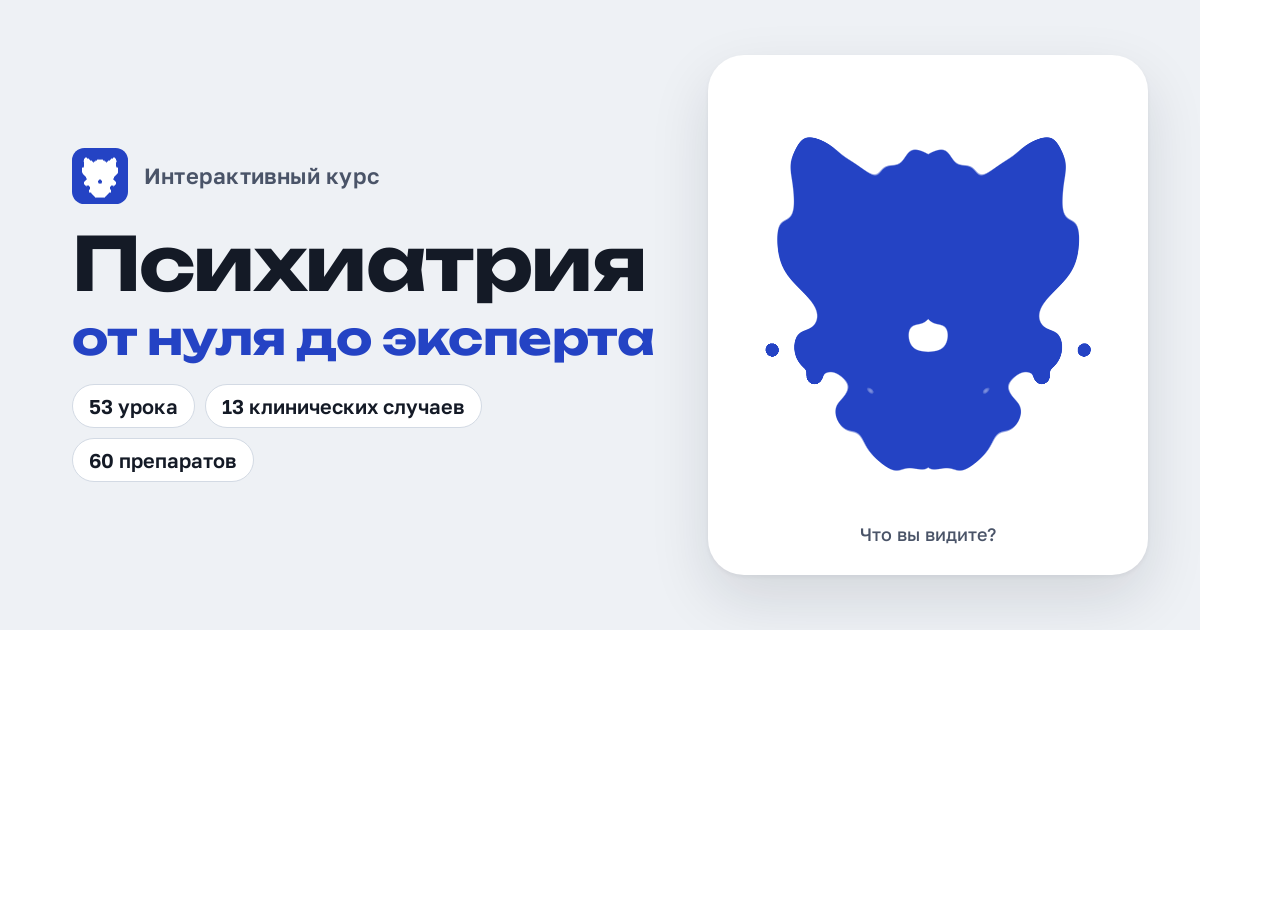
==== tools/brand/render.html @ ad7eae43 "Логотип, иконки и превью для соцсетей - фирменный знак: симметричное чернильное пятно (Роршах) метил" ====
<!doctype html>
<html lang="ru">
<head>
<meta charset="utf-8">
<link rel="stylesheet" href="https://fonts.googleapis.com/css2?family=Golos+Text:wght@400;500;600&family=Unbounded:wght@600;700&display=swap">
<style>
  /* Фирменные цвета платформы: метиленовый синий на «больничной бумаге». */
  :root { --ink: #141a26; --ink-2: #4a5468; --accent: #2443c4; --paper: #eef1f5; --card: #ffffff; --line: #d3dae4; }
  html, body { margin: 0; background: transparent; }
  .og { width: 1200px; height: 630px; box-sizing: border-box; background: var(--paper); position: relative; overflow: hidden;
        font-family: 'Golos Text', system-ui, sans-serif; color: var(--ink); }
  .og canvas { position: absolute; }
  .og .text { position: absolute; left: 72px; top: 0; bottom: 0; width: 600px; display: flex; flex-direction: column; justify-content: center; gap: 22px; }
  .brandrow { display: flex; align-items: center; gap: 16px; }
  .brandrow canvas { position: static; }
  .brandrow span { font: 600 22px 'Golos Text', sans-serif; color: var(--ink-2); letter-spacing: .01em; }
  h1 { margin: 0; font: 700 74px/1.02 'Unbounded', sans-serif; letter-spacing: -0.02em; }
  h1 em { font-style: normal; color: var(--accent); display: block; font-size: 46px; margin-top: 14px; letter-spacing: -0.01em; }
  .facts { display: flex; flex-wrap: wrap; gap: 10px; }
  .facts b { font: 600 20px 'Golos Text', sans-serif; padding: 9px 16px; border-radius: 999px; background: var(--card); border: 1px solid var(--line); }
  .card { position: absolute; right: 52px; top: 55px; width: 440px; height: 520px; background: var(--card); border-radius: 36px;
          box-shadow: 0 2px 4px rgba(20,26,38,.05), 0 24px 60px rgba(20,26,38,.12); }
  .card small { position: absolute; left: 0; right: 0; bottom: 30px; text-align: center; font: 500 18px 'Golos Text', sans-serif; color: var(--ink-2); }
</style>
</head>
<body>
<div id="root"></div>
<script src="blot.js"></script>
<script>
  const SEED = 'psy-3';
  const BLUE = '#2443c4';
  const params = new URLSearchParams(location.search);
  const mode = params.get('mode') || 'og';
  const size = +(params.get('size') || 512);

  // Рисуем крупно и уменьшаем — так края чистые даже на 16–32 px.
  function blotCanvas(px, color) {
    const big = document.createElement('canvas'); big.width = big.height = 1024;
    // Брызги на мелких иконках превращаются в шум — рисуем их только на крупных размерах.
    drawBrandBlot(big.getContext('2d'), 0, 0, 1024, 1024, SEED, color, { compact: 0.7, splatter: 6, hideSplatter: px < 64, edge: 0.03 });
    const c = document.createElement('canvas'); c.width = c.height = px;
    const x = c.getContext('2d'); x.imageSmoothingQuality = 'high'; x.drawImage(big, 0, 0, px, px);
    return c;
  }

  function icon(px, transparent) {
    const c = document.createElement('canvas'); c.width = c.height = px;
    const x = c.getContext('2d');
    if (!transparent) {
      const r = px * 0.22;
      x.fillStyle = BLUE;
      x.beginPath(); x.roundRect(0, 0, px, px, r); x.fill();
    }
    const inner = Math.round(px * (transparent ? 1 : 0.86));
    const off = (px - inner) / 2;
    x.drawImage(blotCanvas(inner, transparent ? BLUE : '#ffffff'), off, off + (transparent ? 0 : px * 0.01));
    return c;
  }

  const root = document.getElementById('root');
  if (mode === 'icon' || mode === 'mark') {
    root.appendChild(icon(size, mode === 'mark'));
  } else {
    root.innerHTML = `
      <div class="og">
        <div class="text">
          <div class="brandrow"><span id="mini"></span><span>Интерактивный курс</span></div>
          <h1>Психиатрия<em>от нуля до эксперта</em></h1>
          <div class="facts"><b>53 урока</b><b>13 клинических случаев</b><b>60 препаратов</b></div>
        </div>
        <div class="card" id="card"><small>Что вы видите?</small></div>
      </div>`;
    document.getElementById('mini').replaceWith(icon(56));
    const big = blotCanvas(400, BLUE);
    big.style.cssText = "left:20px;top:40px";
    document.getElementById('card').appendChild(big);
  }
  document.fonts.ready.then(() => { document.body.dataset.ready = '1'; });
</script>
</body>
</html>
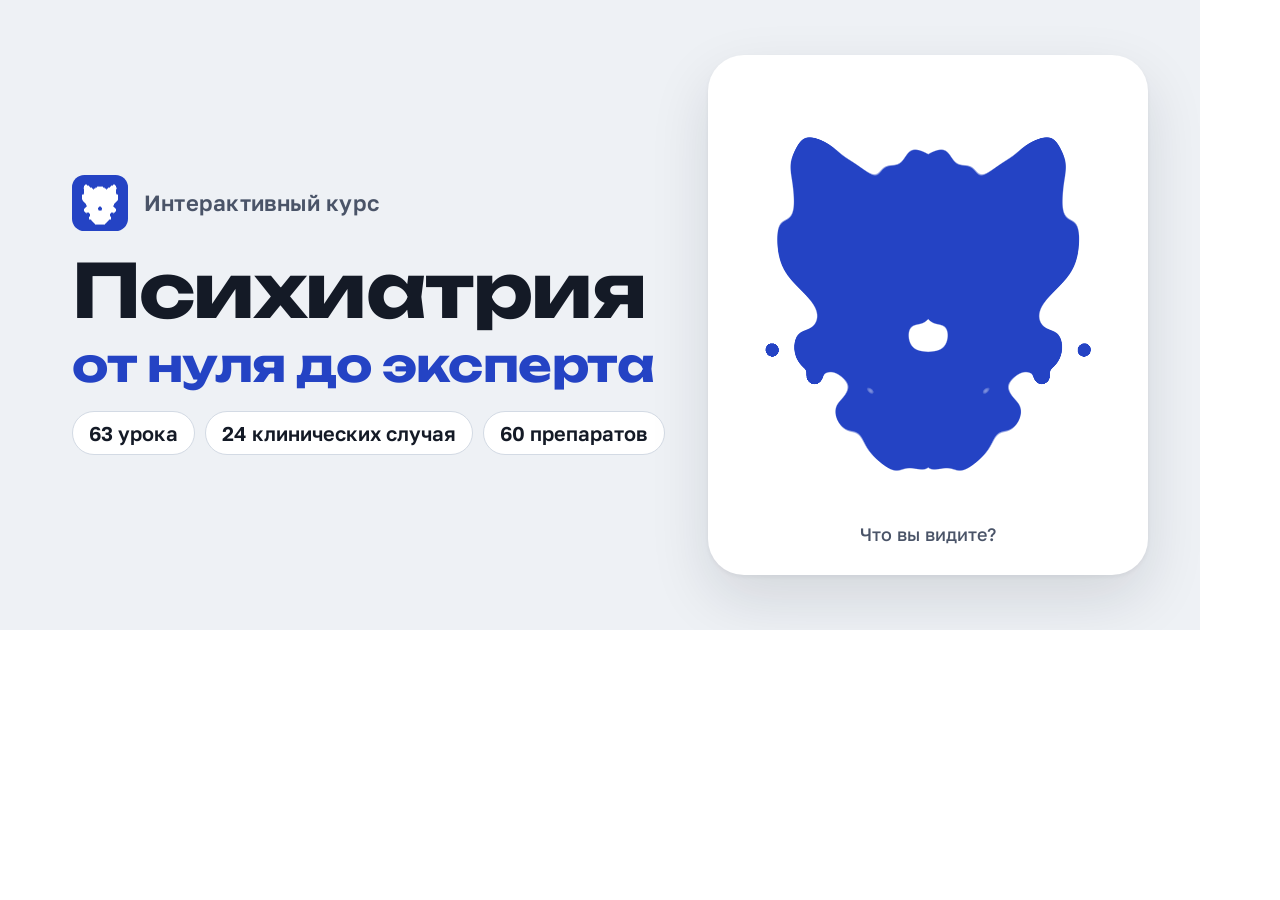
==== commit 1e160218: "Работа над ошибками, автоматические ссылки «Связанное», 4 новых расстройства - раздел «Работа над ош" ====
--- a/tools/brand/render.html
+++ b/tools/brand/render.html
@@ -66,7 +66,7 @@
         <div class="text">
           <div class="brandrow"><span id="mini"></span><span>Интерактивный курс</span></div>
           <h1>Психиатрия<em>от нуля до эксперта</em></h1>
-          <div class="facts"><b>53 урока</b><b>13 клинических случаев</b><b>60 препаратов</b></div>
+          <div class="facts"><b>63 урока</b><b>24 клинических случая</b><b>60 препаратов</b></div>
         </div>
         <div class="card" id="card"><small>Что вы видите?</small></div>
       </div>`;
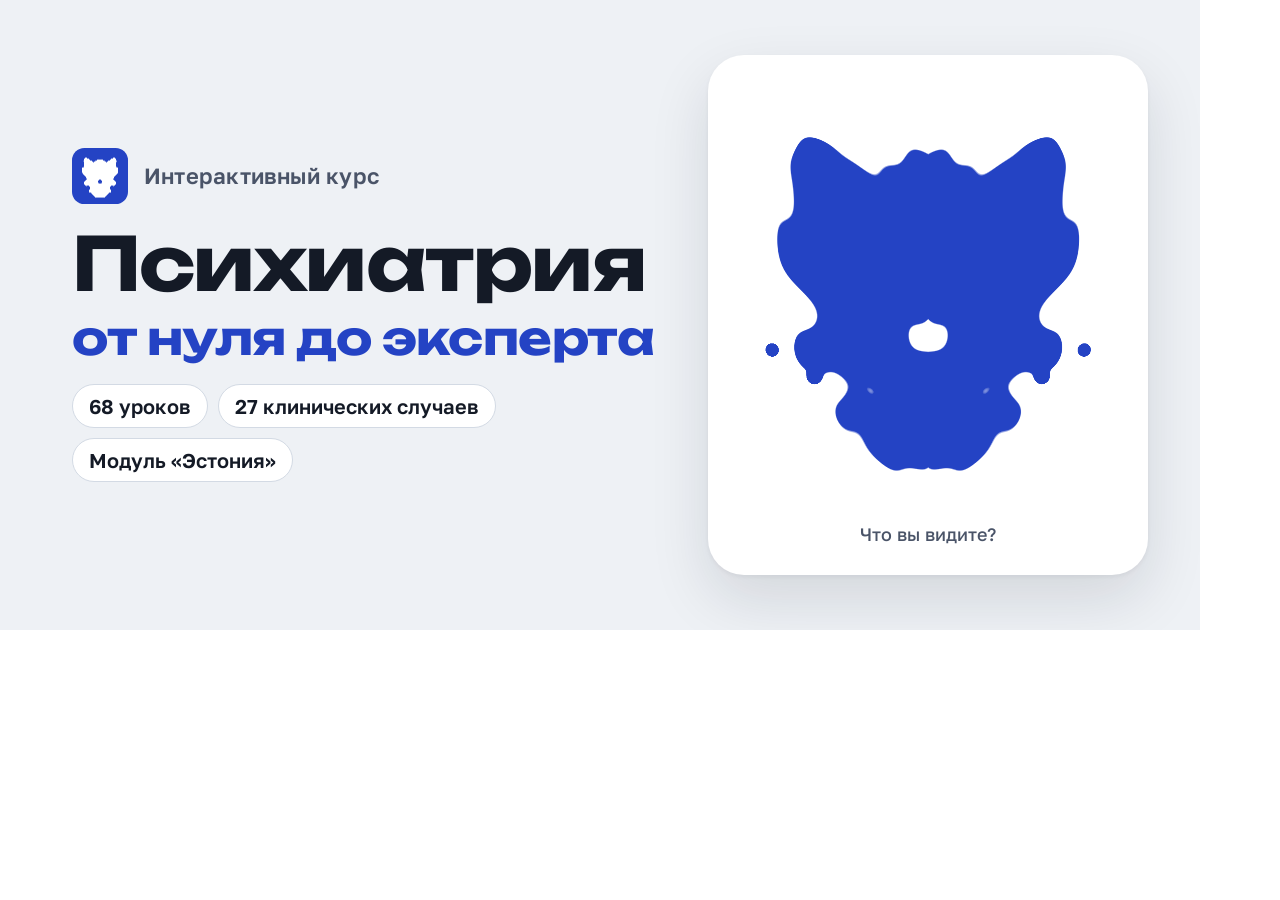
==== commit ced41204: "Rework the platform for Estonian medical students Replace Russia-specific law, healthcare and drug a" ====
--- a/tools/brand/render.html
+++ b/tools/brand/render.html
@@ -66,7 +66,7 @@
         <div class="text">
           <div class="brandrow"><span id="mini"></span><span>Интерактивный курс</span></div>
           <h1>Психиатрия<em>от нуля до эксперта</em></h1>
-          <div class="facts"><b>63 урока</b><b>24 клинических случая</b><b>60 препаратов</b></div>
+          <div class="facts"><b>68 уроков</b><b>27 клинических случаев</b><b>Модуль «Эстония»</b></div>
         </div>
         <div class="card" id="card"><small>Что вы видите?</small></div>
       </div>`;
